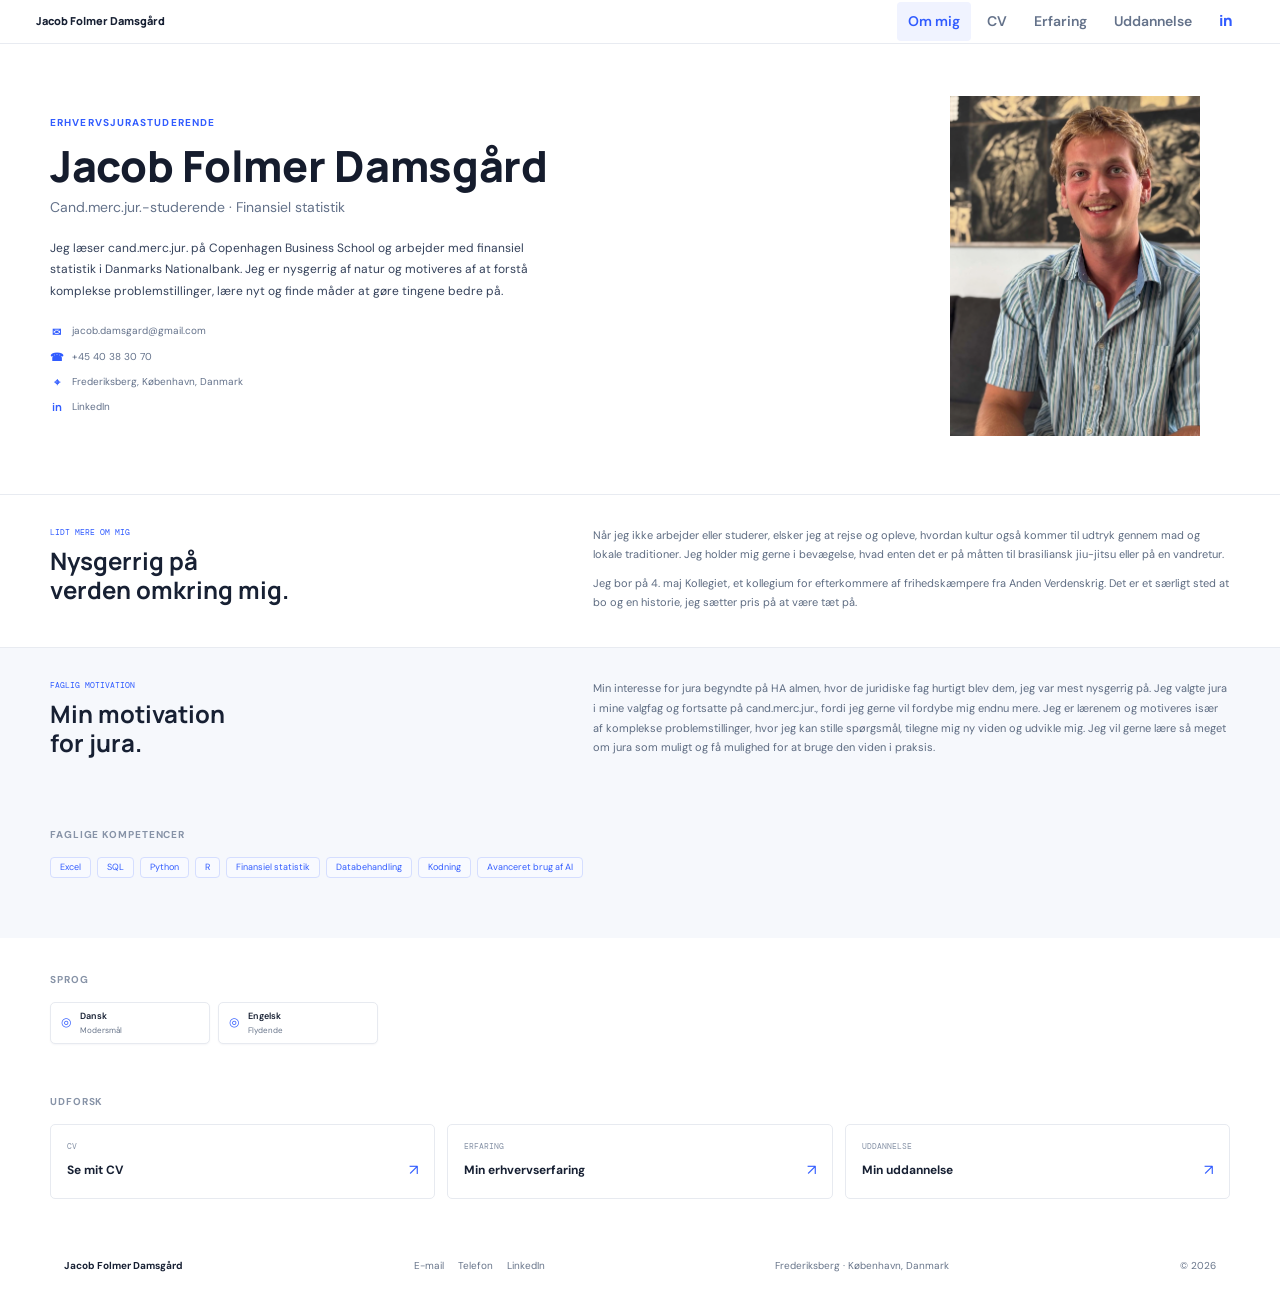
==== index.html @ 1c25af5a "Add files via upload" ====
<!doctype html>
<html lang="da">
  <head>
    <meta charset="utf-8" />
    <meta name="viewport" content="width=device-width, initial-scale=1" />
    <meta
      name="description"
      content="Jacob Folmer Damsgård — cand.merc.jur.-studerende med erfaring fra finansiel statistik og juridisk sagsbehandling."
    />
    <meta name="theme-color" content="#ffffff" />
    <title>Jacob Folmer Damsgård — About</title>
    <link rel="preconnect" href="https://fonts.googleapis.com" />
    <link rel="preconnect" href="https://fonts.gstatic.com" crossorigin />
    <link
      href="https://fonts.googleapis.com/css2?family=DM+Mono:wght@400;500&family=DM+Sans:wght@400;500;600;700&family=Manrope:wght@400;500;600;700;800&display=swap"
      rel="stylesheet"
    />
    <link rel="stylesheet" href="styles.css" />
    <script src="about-content.js" defer></script>
    <script src="script.js" defer></script>
  </head>
  <body data-page="about">
    <a class="skip-link" href="#indhold">Gå til indhold</a>
    <header class="topbar">
      <a class="wordmark" href="./" aria-label="Jacob Folmer Damsgård, til toppen">Jacob Folmer Damsgård</a>
      <button class="menu-toggle" type="button" aria-expanded="false" aria-controls="main-nav">
        <span class="menu-toggle-lines" aria-hidden="true"></span>
        <span class="sr-only">Åbn navigation</span>
      </button>
      <nav class="main-nav" id="main-nav" aria-label="Hovednavigation">
          <a class="is-current" aria-current="page" href="./">Om mig</a>
          <a href="cv/">CV</a>
          <a href="experience/">Erfaring</a>
          <a href="education/">Uddannelse</a>
        <a class="nav-linkedin" href="https://www.linkedin.com/in/jacob-folmer-damsg%C3%A5rd-960692263/" target="_blank" rel="noreferrer" aria-label="LinkedIn, åbner i en ny fane">in</a>
      </nav>
      <span class="nav-spacer" aria-hidden="true"></span>
    </header>

    <main id="indhold">
      <section class="about-hero" id="top" aria-labelledby="hero-title">
        <div class="about-intro">
          <p class="eyebrow" id="about-eyebrow"></p>
          <h1 id="hero-title"></h1>
          <p class="about-role" id="about-role"></p>
          <p class="about-description" id="about-introduction"></p>
          <ul class="about-contact" id="about-contact" aria-label="Kontaktoplysninger"></ul>
        </div>
        <aside class="about-portrait">
          <img src="cv%20billede.png" alt="Portræt af Jacob Folmer Damsgård" />
        </aside>
      </section>

      <section class="about-personal" aria-labelledby="about-personal-title">
        <div class="about-personal-inner">
          <div>
            <p class="about-personal-kicker">LIDT MERE OM MIG</p>
            <h2 id="about-personal-title">Nysgerrig på<br />verden omkring mig.</h2>
          </div>
          <div class="about-personal-copy">
            <p id="about-personal-introduction"></p>
            <p id="about-residence"></p>
          </div>
        </div>
      </section>

      <section class="about-legal-interest" aria-labelledby="about-legal-interest-title">
        <div class="about-legal-interest-inner">
          <div>
            <p class="about-personal-kicker">FAGLIG MOTIVATION</p>
            <h2 id="about-legal-interest-title">Min motivation<br />for jura.</h2>
          </div>
          <p id="about-legal-motivation"></p>
        </div>
      </section>

      <section class="about-skills" aria-labelledby="about-skills-title">
        <div class="about-band-inner">
          <h2 id="about-skills-title">FAGLIGE KOMPETENCER</h2>
          <div class="about-skill-tags" id="about-skills"></div>
        </div>
      </section>

      <section class="about-languages" aria-labelledby="about-languages-title">
        <h2 id="about-languages-title">SPROG</h2>
        <div class="language-cards" id="about-languages"></div>
      </section>

      <section class="about-explore" aria-labelledby="explore-title">
        <h2 id="explore-title">UDFORSK</h2>
        <div class="explore-links">
          <a href="cv/"><span>CV</span><strong>Se mit CV</strong><span aria-hidden="true">↗</span></a>
          <a href="experience/"><span>ERFARING</span><strong>Min erhvervserfaring</strong><span aria-hidden="true">↗</span></a>
          <a href="education/"><span>UDDANNELSE</span><strong>Min uddannelse</strong><span aria-hidden="true">↗</span></a>
        </div>
      </section>

      <section class="section profile-section" id="cv" aria-labelledby="profile-title">
        <div class="section-head">
          <p class="section-kicker">01 / Kort om mig</p>
          <h2 id="profile-title">Et analytisk blik.<br /><span>En juridisk retning.</span></h2>
        </div>
        <div class="profile-content">
          <p class="profile-intro">
            Min interesse for jura voksede frem under HA almen på CBS. På fjerde
            semester blev jeg særligt optaget af de juridiske fag, valgte jura i
            mine efterfølgende valgfag og fortsatte på cand.merc.jur.
          </p>
          <p>
            I Danmarks Nationalbank arbejder jeg med finansiel statistik på
            værdipapirområdet. Det er spændende og lærerigt, og nu vil jeg gerne
            bringe min juridiske uddannelse mere direkte i spil. Jeg trives med at
            sætte mig ind i komplekse emner og finde ud af, hvordan de hænger sammen.
          </p>
          <div class="profile-facts">
            <div><span class="fact-number">01</span><span>Økonomi<br />og finans</span></div>
            <div><span class="fact-number">02</span><span>Data<br />og kodning</span></div>
            <div><span class="fact-number">03</span><span>Jura<br />i udvikling</span></div>
          </div>
        </div>
      </section>

      <section class="section experience-section" id="erfaring" aria-labelledby="experience-title">
        <div class="section-heading-row">
          <div class="section-head">
            <p class="section-kicker">02 / Arbejdsliv</p>
            <h2 id="experience-title">Erfaring</h2>
          </div>
          <div class="filters" role="group" aria-label="Filtrer erfaring">
            <button type="button" class="filter-button is-active" data-filter="all" aria-pressed="true">Alle</button>
            <button type="button" class="filter-button" data-filter="juridisk" aria-pressed="false">Juridisk</button>
            <button type="button" class="filter-button" data-filter="andet" aria-pressed="false">Øvrig</button>
          </div>
        </div>
        <div class="timeline">
          <article class="timeline-item" data-category="andet">
            <div class="timeline-date"><span class="timeline-dot"></span><span>SEP 2024 — NU</span></div>
            <div class="timeline-card">
              <div class="timeline-card-top"><span class="type-label">Finansiel statistik</span><span class="card-index">01</span></div>
              <h3>Danmarks Nationalbank</h3>
              <p class="role">Værdipapirområdet</p>
              <p>Arbejder med finansiel statistik på værdipapirområdet i et fagligt miljø, hvor præcision og analytisk sans er vigtig.</p>
              <details>
                <summary>Vis refleksion</summary>
                <p>Arbejdet har givet mig et stærkt indblik i finansielle forhold og bekræftet min lyst til at kombinere økonomi med jura.</p>
              </details>
              <div class="tag-row"><span>Finans</span><span>Statistik</span><span>Data</span></div>
            </div>
          </article>
          <article class="timeline-item" data-category="juridisk">
            <div class="timeline-date"><span class="timeline-dot"></span><span>FEB 2023 — MAJ 2024</span></div>
            <div class="timeline-card">
              <div class="timeline-card-top"><span class="type-label type-legal">Juridisk arbejde</span><span class="card-index">02</span></div>
              <h3>Fyhjælp</h3>
              <p class="role">Juridisk sagsbehandler</p>
              <p>Assisterede med juridiske procedurer, blandt andet i forbindelse med at sende stævninger til retten.</p>
              <details>
                <summary>Vis refleksion</summary>
                <p>Erfaringen gav mig mulighed for at arbejde tæt på juridiske processer og styrkede min interesse for jura i praksis.</p>
              </details>
              <div class="tag-row"><span>Sagsbehandling</span><span>Juridiske processer</span></div>
            </div>
          </article>
          <article class="timeline-item" data-category="andet">
            <div class="timeline-date"><span class="timeline-dot"></span><span>DEC 2021 — MAR 2022</span></div>
            <div class="timeline-card">
              <div class="timeline-card-top"><span class="type-label">Sundhed</span><span class="card-index">03</span></div>
              <h3>Region Hovedstaden</h3>
              <p class="role">PCR-podning</p>
              <p>Hjalp med at udføre PCR-podning.</p>
              <div class="tag-row"><span>Service</span><span>Sundhed</span></div>
            </div>
          </article>
        </div>
      </section>

      <section class="section education-section" id="uddannelse" aria-labelledby="education-title">
        <div class="section-head">
          <p class="section-kicker">03 / Faglig udvikling</p>
          <h2 id="education-title">Uddannelse</h2>
        </div>
        <div class="education-list">
          <article class="education-item education-current">
            <div class="education-year">2026 — NU</div>
            <div><p class="education-place">Copenhagen Business School</p><h3>Cand.merc.jur.</h3><p>Begyndte 1. september 2026. En kombination af erhvervsøkonomi og jura, der passer til min interesse for begge fagområder.</p></div>
            <span class="education-status">I GANG</span>
          </article>
          <article class="education-item">
            <div class="education-year">FRA AUGUST 2023</div>
            <div><p class="education-place">Copenhagen Business School</p><h3>HA almen</h3><p>Bachelor i erhvervsøkonomi. Interessen for jura opstod på fjerde semester, hvorefter jeg valgte juridiske fag som valgfag.</p></div>
            <span class="education-status status-complete">BACHELOR</span>
          </article>
          <article class="education-item">
            <div class="education-year">2018 — 2021</div>
            <div><p class="education-place">Aurehøj Gymnasium</p><h3>STX</h3><p>Studieretning med Matematik A og Musik A.</p></div>
            <span class="education-status status-complete">AFSLUTTET</span>
          </article>
          <details class="earlier-education">
            <summary>Vis tidligere skolegang og ophold</summary>
            <div class="earlier-grid">
              <p><strong>Gerlev Idrætshøjskole</strong><br />August — december 2022<br />Udendørs træning, klatring, kajakroning, mountainbike og CrossFit.</p>
              <p><strong>To måneders tur til Sydamerika</strong><br />Marts — maj 2022<br />Backpacking i Argentina, Brasilien og Uruguay.</p>
              <p><strong>Tølløse Slots Efterskole</strong><br />August 2017 — august 2018</p>
              <p><strong>Birkerød Privatskole</strong><br />August 2007 — august 2017</p>
            </div>
          </details>
        </div>
      </section>

      <section class="section skills-section" id="kompetencer" aria-labelledby="skills-title">
        <div class="section-head">
          <p class="section-kicker">04 / Værktøjer og interesser</p>
          <h2 id="skills-title">Kompetencer<br /><span>og nysgerrighed</span></h2>
        </div>
        <div class="skills-content">
          <div class="skill-block"><h3>Data og værktøjer</h3><p>Jeg har omkring to års erfaring med kodning og databehandling i Python, R, SQL og Excel. Jeg arbejder løbende med at optimere arbejdsgange og effektivisere opgaver, blandt andet ved at bruge AI som et værktøj. Jeg har også erfaring med Office-pakken og sætter mig hurtigt ind i nye systemer.</p><div class="skill-tags"><span>Python</span><span>R</span><span>SQL</span><span>Excel</span><span>AI til optimering</span></div></div>
          <div class="skill-block"><h3>Sprog</h3><dl class="language-list"><div><dt>Dansk</dt><dd>Modersmål</dd></div><div><dt>Engelsk</dt><dd>Flydende</dd></div></dl></div>
          <div class="skill-block"><h3>Uden for arbejdet</h3><p>Brasiliansk jiu-jitsu, tennis og CrossFit. Jeg holder også af vinterbadning, vandreture og camping, og deler gerne et godt glas vin med venner.</p><div class="skill-tags"><span>Brasiliansk jiu-jitsu</span><span>Tennis</span><span>Friluftsliv</span></div></div>
        </div>
      </section>

      <section class="contact-section" aria-labelledby="contact-title">
        <div class="contact-inner">
          <p class="section-kicker">Skal vi tale sammen?</p>
          <h2 id="contact-title">Jeg er klar til<br />at lære mere.</h2>
          <a class="button button-light" href="mailto:jacob.damsgard@gmail.com">Send mig en mail <span aria-hidden="true">↗</span></a>
          <div class="contact-details">
            <a href="mailto:jacob.damsgard@gmail.com">jacob.damsgard@gmail.com</a>
            <a href="tel:+4540383070">+45 40 38 30 70</a>
            <a href="https://www.linkedin.com/in/jacob-folmer-damsg%C3%A5rd-960692263/" target="_blank" rel="noreferrer">LinkedIn ↗</a>
          </div>
        </div>
      </section>
    </main>

    <footer class="footer"><a class="footer-name" href="./">Jacob Folmer Damsgård</a><div class="footer-contact"><a href="mailto:jacob.damsgard@gmail.com">E-mail</a><a href="tel:+4540383070">Telefon</a><a href="https://www.linkedin.com/in/jacob-folmer-damsg%C3%A5rd-960692263/" target="_blank" rel="noreferrer">LinkedIn</a></div><span>Frederiksberg · København, Danmark</span><span>© <span id="current-year">2026</span></span></footer>
  </body>
</html>
---- styles.css ----
:root {
  color-scheme: light;
  --ink: #172033;
  --muted: #68758a;
  --paper: #ffffff;
  --white: #ffffff;
  --line: #e1e6ef;
  --green: #315cff;
  --green-dark: #294bd0;
  --lime: #edf2ff;
  --coral: #315cff;
  --serif: Georgia, "Times New Roman", serif;
  --sans: "DM Sans", "Segoe UI", sans-serif;
  --display: "Manrope", "Segoe UI", sans-serif;
  --mono: "DM Mono", Consolas, monospace;
}

* { box-sizing: border-box; }
html { scroll-behavior: smooth; scroll-padding-top: 86px; }
body { margin: 0; background: var(--paper); color: var(--ink); font-family: var(--sans); font-size: 15px; line-height: 1.65; }
a { color: inherit; text-decoration: none; }
button { color: inherit; font: inherit; }
::selection { background: var(--lime); color: var(--ink); }
.skip-link { position: fixed; z-index: 20; top: 8px; left: 8px; padding: 10px 14px; transform: translateY(-150%); background: var(--ink); color: white; }
.skip-link:focus { transform: translateY(0); }
.sr-only { position: absolute; width: 1px; height: 1px; overflow: hidden; clip: rect(0, 0, 0, 0); white-space: nowrap; }

.topbar { position: sticky; z-index: 10; top: 0; display: grid; grid-template-columns: 1fr auto 1fr; align-items: center; min-height: 72px; padding: 0 clamp(22px, 5vw, 78px); border-bottom: 1px solid rgba(29, 41, 37, .1); background: rgba(244, 246, 241, .94); backdrop-filter: blur(14px); }
.wordmark { display: inline-flex; align-items: center; gap: 11px; width: max-content; font-family: var(--display); font-size: 13px; font-weight: 800; }
.wordmark-mark { display: grid; width: 32px; height: 32px; place-items: center; background: var(--green); color: var(--lime); font-family: var(--mono); font-size: 11px; }
.main-nav { display: flex; align-items: center; gap: clamp(18px, 3vw, 42px); }
.main-nav a { position: relative; padding: 8px 0; color: var(--muted); font-size: 12px; font-weight: 600; transition: color .2s ease; }
.main-nav a:hover, .main-nav a.is-current { color: var(--ink); }
.main-nav a.is-current::after { position: absolute; right: 0; bottom: 1px; left: 0; height: 2px; background: var(--coral); content: ""; }
.contact-link { justify-self: end; display: inline-flex; align-items: center; gap: 9px; font-size: 12px; font-weight: 700; }
.contact-dot, .availability span { width: 7px; height: 7px; border-radius: 50%; background: #79a655; box-shadow: 0 0 0 4px rgba(121, 166, 85, .14); }
.menu-toggle { display: none; }

.page-grid { display: grid; grid-template-columns: minmax(210px, .75fr) minmax(0, 2fr); column-gap: clamp(40px, 8vw, 128px); }
.hero { position: relative; min-height: 640px; padding: 90px clamp(22px, 12vw, 190px) 96px; overflow: hidden; background-image: radial-gradient(rgba(36, 92, 73, .13) .75px, transparent .75px); background-size: 18px 18px; }
.hero::before { position: absolute; top: 0; right: 0; width: 37%; height: 100%; background: linear-gradient(90deg, transparent, rgba(215, 237, 123, .14)); content: ""; pointer-events: none; }
.hero-aside, .hero-copy { position: relative; z-index: 1; }
.hero-aside { padding-top: 15px; }
.portrait-frame { position: relative; display: flex; flex-direction: column; justify-content: center; width: min(100%, 220px); aspect-ratio: 4 / 5; padding: 22px; overflow: hidden; background: var(--green); color: var(--white); }
.portrait-frame::before { position: absolute; top: -25%; right: -40%; width: 120%; aspect-ratio: 1; border: 1px solid rgba(215, 237, 123, .48); border-radius: 50%; content: ""; }
.portrait-frame::after { position: absolute; right: -19%; bottom: -33%; width: 100%; aspect-ratio: 1; border: 1px solid rgba(255, 254, 250, .4); border-radius: 50%; content: ""; }
.portrait-initials { position: relative; z-index: 1; align-self: center; color: var(--lime); font-family: var(--display); font-size: clamp(50px, 7vw, 78px); font-weight: 600; line-height: 1; letter-spacing: 0; }
.portrait-caption, .portrait-index { position: absolute; z-index: 1; left: 20px; font-size: 11px; line-height: 1.45; }
.portrait-caption { bottom: 40px; }
.portrait-index { bottom: 17px; color: rgba(255, 254, 250, .62); font-family: var(--mono); font-size: 8px; }
.availability { display: flex; align-items: center; gap: 10px; margin-top: 17px; color: var(--muted); font-size: 11px; }
.eyebrow, .section-kicker { display: flex; align-items: center; gap: 10px; margin: 0; color: var(--green); font-family: var(--mono); font-size: 10px; font-weight: 500; letter-spacing: 0; text-transform: uppercase; }
.eyebrow-line { width: 27px; height: 1px; background: var(--coral); }
h1, h2, h3, p { margin-top: 0; }
.hero h1 { margin: 25px 0 17px; font-family: var(--display); font-size: clamp(48px, 7.5vw, 91px); font-weight: 700; line-height: .98; letter-spacing: 0; }
.hero h1 span, .section-head h2 span { color: var(--green); font-family: var(--serif); font-weight: 400; font-style: italic; }
.hero-lede { max-width: 520px; margin-bottom: 27px; color: #4f5c55; font-size: 17px; line-height: 1.72; }
.hero-actions { display: flex; align-items: center; gap: 25px; }
.button { display: inline-flex; align-items: center; justify-content: center; gap: 21px; min-height: 46px; padding: 0 18px; font-size: 12px; font-weight: 700; transition: transform .18s ease, background .18s ease; }
.button:hover { transform: translateY(-2px); }
.button-primary { background: var(--green); color: var(--white); }
.button-primary:hover { background: var(--green-dark); }
.button span { font-size: 16px; }
.text-link { border-bottom: 1px solid var(--coral); font-size: 12px; font-weight: 700; }
.text-link span { padding-left: 6px; color: var(--coral); }
.hero-meta { display: flex; flex-wrap: wrap; gap: 14px 28px; margin-top: 48px; color: var(--muted); font-size: 11px; }
.meta-label { margin-right: 7px; color: var(--green); font-family: var(--mono); font-size: 9px; }
.hero-bottomline { position: absolute; right: clamp(22px, 12vw, 190px); bottom: 25px; left: clamp(22px, 12vw, 190px); display: flex; justify-content: space-between; align-items: center; border-top: 1px solid rgba(29, 41, 37, .18); padding-top: 12px; color: var(--muted); font-family: var(--mono); font-size: 9px; text-transform: uppercase; }
.hero-bottomline a { display: grid; width: 28px; height: 28px; place-items: center; border: 1px solid var(--line); border-radius: 50%; color: var(--green); font-size: 16px; }

.section { padding: 100px clamp(22px, 12vw, 190px); }
.section-head h2 { margin: 15px 0 0; font-family: var(--display); font-size: clamp(38px, 5vw, 58px); font-weight: 700; line-height: 1.08; letter-spacing: 0; }
.section-heading-row { display: flex; justify-content: space-between; align-items: end; gap: 24px; margin-bottom: 45px; }
.profile-section { display: grid; grid-template-columns: minmax(220px, .9fr) minmax(0, 1fr); gap: clamp(42px, 10vw, 150px); background: var(--white); }
.profile-content { max-width: 650px; }
.profile-content p { margin-bottom: 18px; color: #526058; font-size: 14px; }
.profile-content .profile-intro { color: var(--ink); font-family: var(--serif); font-size: 23px; line-height: 1.55; }
.profile-facts { display: grid; grid-template-columns: repeat(3, 1fr); gap: 16px; margin-top: 34px; padding-top: 20px; border-top: 1px solid var(--line); }
.profile-facts div { display: flex; gap: 10px; align-items: start; color: var(--muted); font-size: 11px; line-height: 1.45; }
.fact-number { color: var(--coral); font-family: var(--mono); font-size: 10px; }
.experience-section { background: var(--paper); }
.filters { display: flex; gap: 4px; padding: 4px; border: 1px solid var(--line); }
.filter-button { min-width: 66px; min-height: 32px; padding: 0 11px; border: 0; background: transparent; color: var(--muted); cursor: pointer; font-size: 11px; }
.filter-button.is-active { background: var(--green); color: white; }
.timeline { position: relative; display: grid; gap: 18px; }
.timeline::before { position: absolute; top: 0; bottom: 0; left: 116px; width: 1px; background: var(--line); content: ""; }
.timeline-item { position: relative; display: grid; grid-template-columns: 116px minmax(0, 1fr); gap: 38px; animation: appear .5s both; }
.timeline-item:nth-child(2) { animation-delay: .06s; }
.timeline-item:nth-child(3) { animation-delay: .12s; }
.timeline-item:nth-child(4) { animation-delay: .18s; }
.timeline-item.is-hidden { display: none; }
.timeline-date { position: relative; padding-top: 28px; color: var(--muted); font-family: var(--mono); font-size: 9px; line-height: 1.5; }
.timeline-dot { position: absolute; z-index: 1; top: 31px; right: -43px; width: 9px; height: 9px; border: 2px solid var(--paper); border-radius: 50%; background: var(--coral); box-shadow: 0 0 0 1px var(--coral); }
.timeline-card { padding: 23px 26px 20px; border: 1px solid var(--line); background: var(--white); transition: border-color .2s ease, transform .2s ease; }
.timeline-card:hover { transform: translateY(-2px); border-color: #9bab9f; }
.timeline-card-top { display: flex; justify-content: space-between; align-items: center; margin-bottom: 12px; }
.type-label { color: var(--green); font-family: var(--mono); font-size: 9px; text-transform: uppercase; }
.type-legal { color: var(--coral); }
.card-index { color: #a7b0aa; font-family: var(--mono); font-size: 10px; }
.timeline-card h3 { margin: 0; font-family: var(--display); font-size: 22px; line-height: 1.3; }
.timeline-card .role { margin: 3px 0 10px; color: var(--green); font-size: 12px; font-weight: 700; }
.timeline-card > p:not(.role) { max-width: 650px; margin-bottom: 11px; color: var(--muted); font-size: 13px; }
details summary { width: max-content; max-width: 100%; color: var(--green); cursor: pointer; font-size: 11px; font-weight: 700; list-style: none; }
details summary::-webkit-details-marker { display: none; }
details summary::after { display: inline-block; margin-left: 9px; color: var(--coral); content: "+"; font-size: 15px; }
details[open] summary::after { content: "−"; }
.timeline-card details p { margin: 8px 0 0; color: var(--muted); font-size: 12px; }
.tag-row, .skill-tags { display: flex; flex-wrap: wrap; gap: 7px; margin-top: 18px; }
.tag-row span, .skill-tags span { padding: 5px 9px; border: 1px solid var(--line); color: var(--muted); font-family: var(--mono); font-size: 9px; }

.education-section { background: var(--white); }
.education-list { margin-top: 45px; border-top: 1px solid var(--line); }
.education-item { display: grid; grid-template-columns: 130px minmax(0, 1fr) 100px; gap: 20px; align-items: start; padding: 24px 0; border-bottom: 1px solid var(--line); }
.education-year { padding-top: 5px; color: var(--muted); font-family: var(--mono); font-size: 10px; }
.education-place { margin: 0 0 3px; color: var(--green); font-size: 11px; font-weight: 700; }
.education-item h3 { margin: 0 0 6px; font-family: var(--display); font-size: 20px; }
.education-item p:last-child { max-width: 650px; margin-bottom: 0; color: var(--muted); font-size: 12px; }
.education-status { justify-self: end; margin-top: 4px; padding: 4px 8px; background: var(--lime); color: var(--green-dark); font-family: var(--mono); font-size: 8px; }
.status-complete { background: #e9eee8; color: var(--muted); }
.earlier-education { padding: 18px 0; border-bottom: 1px solid var(--line); }
.earlier-education summary { font-size: 12px; }
.earlier-grid { display: grid; grid-template-columns: repeat(2, 1fr); gap: 12px 30px; padding-top: 18px; }
.earlier-grid p { margin: 0; color: var(--muted); font-size: 11px; }
.earlier-grid strong { color: var(--ink); }

.skills-section { display: grid; grid-template-columns: minmax(220px, .9fr) minmax(0, 1fr); gap: clamp(42px, 10vw, 150px); }
.skills-content { display: grid; grid-template-columns: repeat(2, minmax(0, 1fr)); gap: 30px 34px; }
.skill-block { padding-top: 15px; border-top: 2px solid var(--green); }
.skill-block h3 { margin-bottom: 9px; font-family: var(--display); font-size: 16px; }
.skill-block p { margin-bottom: 0; color: var(--muted); font-size: 12px; }
.skill-tags { margin-top: 13px; }
.language-list { margin: 0; }
.language-list div { display: grid; grid-template-columns: 86px 1fr; padding: 5px 0; border-bottom: 1px solid var(--line); font-size: 11px; }
.language-list dt { font-weight: 700; }
.language-list dd { margin: 0; color: var(--muted); }
.quote-block { position: relative; grid-column: 1 / -1; display: flex; flex-direction: column; justify-content: center; min-height: 140px; padding: 23px 28px 20px 70px; background: var(--lime); }
.quote-mark { position: absolute; top: 13px; left: 23px; color: var(--green); font-family: var(--serif); font-size: 62px; line-height: 1; }
.quote-block p { max-width: 470px; margin: 0; color: var(--green-dark); font-family: var(--serif); font-size: 23px; font-style: italic; line-height: 1.35; }
.quote-note { margin-top: 12px; color: var(--green); font-family: var(--mono); font-size: 8px; }

.contact-section { padding: 78px clamp(22px, 12vw, 190px); background: var(--green); color: var(--white); }
.contact-inner { display: grid; grid-template-columns: minmax(0, 1fr) auto; align-items: end; gap: 20px 45px; }
.contact-section .section-kicker { grid-column: 1 / -1; color: var(--lime); }
.contact-section h2 { grid-column: 1; margin: 0; font-family: var(--display); font-size: clamp(42px, 6vw, 68px); font-weight: 600; line-height: 1; }
.button-light { grid-column: 2; grid-row: 2; margin-bottom: 6px; background: var(--lime); color: var(--green-dark); }
.button-light:hover { background: #e3f59a; }
.contact-details { grid-column: 1 / -1; display: flex; flex-wrap: wrap; gap: 12px 32px; margin-top: 28px; padding-top: 18px; border-top: 1px solid rgba(255, 255, 255, .25); color: rgba(255, 254, 250, .78); font-size: 11px; }
.contact-details a:hover { color: var(--lime); }
.footer { display: flex; justify-content: space-between; gap: 16px; padding: 17px clamp(22px, 5vw, 78px); color: var(--muted); font-size: 10px; }
.footer-name { color: var(--ink); font-weight: 700; }
.footer-contact { display: flex; gap: 14px; }
.footer-contact a:hover { color: #315cff; }

.topbar { grid-template-columns: 1fr auto auto; width: min(100%, 1280px); min-height: 44px; margin: 0 auto; padding: 0 36px; border-bottom: 1px solid #e8ebf1; background: rgba(255, 255, 255, .96); }
.wordmark { gap: 0; font-size: 11px; }
.main-nav { justify-self: end; gap: 5px; }
.main-nav a { padding: 8px 11px; border-radius: 4px; color: #64728a; font-size: 14px; font-weight: 600; transition: background .18s ease, color .18s ease; }
.main-nav a:hover, .main-nav a:focus-visible, .main-nav a.is-current { color: #315cff; }
.main-nav a:hover, .main-nav a:focus-visible { background: #f5f7ff; }
.main-nav a:focus-visible { outline: 2px solid #315cff; outline-offset: 2px; }
.main-nav a.is-current { background: #f0f3ff; }
.main-nav a.is-current::after { display: none; }
.main-nav .nav-linkedin { color: #315cff; font-family: var(--display); font-size: 15px; font-weight: 800; }
.nav-spacer { width: 0; }

.about-hero { display: grid; grid-template-columns: minmax(0, 1fr) 280px; gap: 70px; align-items: center; width: min(100% - 72px, 1180px); min-height: 450px; margin: 0 auto; padding: 48px 0 55px; }
.about-intro { max-width: 640px; }
.about-intro .eyebrow { margin-bottom: 12px; color: #315cff; font-family: var(--sans); font-size: 10px; font-weight: 700; letter-spacing: 1.1px; }
.about-intro h1 { max-width: 520px; margin: 0 0 6px; color: #151c2d; font-family: var(--display); font-size: clamp(32px, 4vw, 43px); font-weight: 800; line-height: 1.08; letter-spacing: -.3px; }
.about-role { margin: 0 0 19px; color: #64728a; font-size: 14px; }
.about-description { max-width: 520px; margin: 0 0 20px; color: #34415a; font-size: 12px; line-height: 1.8; }
.about-contact { display: grid; gap: 7px; margin: 0; padding: 0; list-style: none; }
.about-contact li { display: flex; align-items: center; gap: 9px; color: #63718a; font-size: 10px; }
.about-contact a:hover { color: #315cff; text-decoration: underline; text-underline-offset: 3px; }
.contact-symbol { display: inline-grid; width: 13px; place-items: center; color: #315cff; font-family: var(--display); font-size: 11px; font-weight: 700; }
.about-portrait { width: 250px; height: 340px; overflow: hidden; background: #eef1f7; }
.about-portrait img { display: block; width: 100%; height: 100%; object-fit: cover; object-position: center 27%; }
.about-portrait > span { font-family: var(--display); font-size: 64px; font-weight: 700; line-height: 1; }
.about-portrait p { margin: 12px 0 0; color: #68758a; font-size: 10px; line-height: 1.5; text-align: center; }
.about-personal { border-top: 1px solid #e8ebf1; background: #fff; }
.about-personal-inner { display: grid; grid-template-columns: minmax(220px, .75fr) minmax(0, 1fr); gap: 65px; width: min(100% - 72px, 1180px); margin: 0 auto; padding: 31px 0 35px; }
.about-personal-kicker { margin: 0 0 8px; color: #315cff; font-family: var(--mono); font-size: 8px; }
.about-personal h2 { margin: 0; color: #172033; font-family: var(--display); font-size: 24px; line-height: 1.2; }
.about-personal-copy p { margin: 0 0 9px; color: #5e6c82; font-size: 11px; line-height: 1.75; }
.about-personal-copy p:last-child { margin-bottom: 0; }
.about-legal-interest { border-top: 1px solid #e8ebf1; background: #f6f8fc; }
.about-legal-interest-inner { display: grid; grid-template-columns: minmax(220px, .75fr) minmax(0, 1fr); gap: 65px; align-items: center; width: min(100% - 72px, 1180px); margin: 0 auto; padding: 31px 0 35px; }
.about-legal-interest h2 { margin: 0; color: #172033; font-family: var(--display); font-size: 24px; line-height: 1.2; }
.about-legal-interest-inner > p { margin: 0; color: #5e6c82; font-size: 11px; line-height: 1.8; }
.about-skills { background: #f6f8fc; }
.about-band-inner, .about-languages { width: min(100% - 72px, 1180px); margin: 0 auto; }
.about-band-inner { min-height: 145px; padding: 34px 0 30px; }
.about-skills h2, .about-languages h2 { margin: 0 0 13px; color: #8793a7; font-family: var(--sans); font-size: 10px; font-weight: 700; letter-spacing: .9px; }
.about-skill-tags { display: flex; flex-wrap: wrap; gap: 6px; }
.about-skill-tags span { padding: 4px 9px; border: 1px solid #d5deff; border-radius: 4px; background: #f8faff; color: #315cff; font-size: 9px; line-height: 1.25; }
.about-languages { min-height: 132px; padding: 34px 0 32px; }
.language-cards { display: grid; grid-template-columns: repeat(3, minmax(120px, 160px)); gap: 8px; }
.language-card { display: flex; align-items: center; gap: 9px; min-height: 38px; padding: 6px 10px; border: 1px solid #e7eaf0; border-radius: 5px; background: #fff; box-shadow: 0 1px 2px rgba(24, 38, 67, .04); }
.language-card-symbol { color: #315cff; font-size: 12px; }
.language-card strong { display: block; font-size: 9px; font-weight: 600; }
.language-card small { display: block; color: #68758a; font-size: 8px; }

body[data-page="about"] .profile-section,
body[data-page="about"] .experience-section,
body[data-page="about"] .education-section,
body[data-page="about"] .skills-section,
body[data-page="about"] .contact-section { display: none; }
.about-explore { width: min(100% - 72px, 1180px); margin: 0 auto; padding: 18px 0 42px; }
.about-explore h2, .page-eyebrow { margin: 0 0 14px; color: #8793a7; font-family: var(--sans); font-size: 10px; font-weight: 700; letter-spacing: .9px; }
.explore-links { display: grid; grid-template-columns: repeat(3, minmax(0, 1fr)); gap: 12px; }
.explore-links a { display: grid; grid-template-columns: 1fr auto; gap: 5px 12px; align-items: center; padding: 15px 16px; border: 1px solid #e7eaf0; border-radius: 5px; background: #fff; transition: border-color .2s ease, transform .2s ease; }
.explore-links a:hover { transform: translateY(-2px); border-color: #b8c7ff; }
.explore-links a > span:first-child { grid-column: 1 / -1; color: #8793a7; font-family: var(--mono); font-size: 8px; }
.explore-links strong { font-size: 12px; }
.explore-links a > span:last-child { color: #315cff; }

.detail-page, .cv-page { width: min(100% - 72px, 1180px); margin: 0 auto; }
.detail-page-heading { padding: 44px 0 35px; }
.detail-page-heading .page-eyebrow, .cv-title-row .page-eyebrow { margin-bottom: 8px; color: #315cff; font-family: var(--mono); font-size: 9px; }
.detail-page-heading h1, .page-title-row h1 { margin: 0 0 9px; color: #172033; font-family: var(--display); font-size: clamp(34px, 5vw, 48px); font-weight: 800; line-height: 1.1; }
.detail-page-heading > p:last-child { max-width: 680px; margin: 0; color: #68758a; font-size: 13px; }
.detail-section { padding: 20px 0 40px; }
.detail-section-title { display: flex; align-items: center; gap: 10px; margin: 0 0 20px; color: #75839b; font-size: 12px; font-weight: 700; }
.detail-section-title > span { color: #315cff; }
.detail-card-list { display: grid; gap: 14px; }
.detail-card { padding: 21px 24px; border: 1px solid #e4e8ef; border-radius: 5px; background: #fff; box-shadow: 0 1px 3px rgba(24, 38, 67, .035); }
.detail-card-meta, .education-detail-meta { display: flex; justify-content: space-between; gap: 14px; margin-bottom: 9px; color: #8290a4; font-family: var(--mono); font-size: 8px; }
.detail-card h3, .education-detail-card h3, .other-education-grid h3 { margin: 0 0 3px; color: #172033; font-family: var(--display); font-size: 18px; line-height: 1.35; }
.detail-role { margin: 0 0 9px; color: #315cff; font-size: 11px; font-weight: 700; }
.detail-card > p:not(.detail-role), .detail-card li, .education-detail-card > p:not(.detail-role), .other-education-grid p { color: #5e6c82; font-size: 11px; line-height: 1.75; }
.detail-card > p:last-of-type { margin-bottom: 9px; }
.detail-card ul { margin: 8px 0 12px; padding-left: 18px; }
.detail-tags { display: flex; flex-wrap: wrap; gap: 6px; margin-top: 13px; }
.detail-tags span { padding: 4px 8px; border: 1px solid #d5deff; border-radius: 4px; background: #f8faff; color: #315cff; font-family: var(--mono); font-size: 8px; }
.next-page-links { display: flex; flex-wrap: wrap; gap: 10px; padding: 10px 0 45px; }
.next-page-links a { display: inline-flex; gap: 20px; align-items: center; padding: 10px 13px; border: 1px solid #e4e8ef; border-radius: 4px; color: #315cff; font-size: 11px; font-weight: 600; }
.next-page-links a:hover { background: #f6f8fc; }

.education-timeline { display: grid; gap: 12px; }
.education-detail-card { padding: 20px 23px; border: 1px solid #e4e8ef; border-radius: 5px; background: #fff; }
.education-detail-meta { align-items: center; }
.education-pill { padding: 3px 7px; border-radius: 3px; background: #eef2ff; color: #315cff; font-size: 7px; }
.education-detail-card .detail-role { margin-bottom: 4px; }
.education-detail-card > p:not(.detail-role) { max-width: 780px; margin: 8px 0 0; }
.thesis-summary { margin-top: 17px; padding: 14px 15px; border-left: 3px solid #315cff; background: #f6f8fc; }
.thesis-heading { display: flex; justify-content: space-between; align-items: center; gap: 12px; margin-bottom: 5px; }
.thesis-heading h4 { margin: 0; color: #75839b; font-size: 10px; font-weight: 700; }
.thesis-heading > span { color: #315cff; font-family: var(--mono); font-size: 9px; font-weight: 500; }
.thesis-summary h5 { margin: 0 0 5px; color: #172033; font-family: var(--display); font-size: 12px; }
.thesis-summary p { margin: 0; color: #5e6c82; font-size: 10px; line-height: 1.65; }
.thesis-download { display: inline-flex; align-items: center; gap: 7px; margin-top: 9px; color: #315cff; font-size: 10px; font-weight: 700; }
.thesis-download:hover { text-decoration: underline; text-underline-offset: 3px; }
.thesis-download span { font-size: 14px; }
.extra-education { padding-top: 0; }
.course-section { padding-top: 0; }
.course-group + .course-group { margin-top: 30px; }
.course-group-heading { display: flex; justify-content: space-between; align-items: baseline; gap: 12px; margin-bottom: 12px; }
.course-group-heading h3 { margin: 0; color: #172033; font-family: var(--display); font-size: 15px; }
.course-group-heading > span { color: #8793a7; font-family: var(--mono); font-size: 8px; }
.course-grid { display: grid; grid-template-columns: repeat(2, minmax(0, 1fr)); gap: 10px; }
.course-card { padding: 15px 17px; border: 1px solid #e4e8ef; border-radius: 5px; background: #fff; transition: border-color .2s ease, transform .2s ease; }
.course-card:hover { transform: translateY(-2px); border-color: #b8c7ff; }
.course-card h4 { margin: 0 0 6px; color: #315cff; font-family: var(--display); font-size: 12px; line-height: 1.45; }
.course-card h4 a:hover { text-decoration: underline; text-underline-offset: 3px; }
.course-card h4 a span { margin-left: 4px; font-size: 10px; }
.course-card p { margin: 0; color: #5e6c82; font-size: 10px; line-height: 1.65; }
.other-education-grid { display: grid; grid-template-columns: repeat(2, minmax(0, 1fr)); gap: 10px; }
.other-education-grid article { padding: 16px 18px; border: 1px solid #e4e8ef; border-radius: 5px; background: #fff; }
.other-education-grid .detail-card-meta { display: block; margin-bottom: 8px; }
.other-education-grid h3 { font-size: 14px; }
.other-education-grid p { margin: 6px 0 0; }

.cv-page { padding: 32px 0 48px; }
.page-title-row { display: flex; justify-content: space-between; align-items: end; gap: 20px; margin-bottom: 22px; }
.page-title-row h1 { margin-bottom: 0; font-size: 34px; }
.download-button { display: inline-flex; align-items: center; gap: 9px; min-height: 36px; padding: 0 13px; border: 0; border-radius: 4px; background: #315cff; color: #fff; cursor: pointer; font-size: 10px; font-weight: 700; }
.download-button:hover { background: #294bd0; }
.download-button span { font-size: 15px; }
.cv-layout { display: grid; grid-template-columns: 240px minmax(0, 1fr); gap: 33px; align-items: start; }
.cv-sidebar { padding: 17px; background: #f6f8fc; }
.cv-photo { display: block; width: 100%; aspect-ratio: 4 / 4.5; margin-bottom: 20px; object-fit: cover; object-position: center 24%; }
.cv-side-section { padding: 13px 0; border-top: 1px solid #dfe5ef; }
.cv-side-section h2, .cv-section h2 { margin: 0 0 9px; color: #75839b; font-size: 11px; font-weight: 700; }
.cv-contact-list, .cv-skill-list { display: grid; gap: 6px; margin: 0; padding: 0; color: #53617a; font-size: 10px; list-style: none; }
.cv-contact-list a:hover { color: #315cff; text-decoration: underline; }
.cv-main-column { display: grid; gap: 19px; }
.cv-section { padding-bottom: 15px; border-bottom: 1px solid #e4e8ef; }
.cv-section > p { max-width: 700px; margin: 0; color: #53617a; font-size: 11px; line-height: 1.7; }
.cv-section-title { display: flex; justify-content: space-between; align-items: baseline; gap: 12px; }
.cv-section-title a { color: #315cff; font-size: 9px; }
.cv-entry { display: grid; grid-template-columns: 115px minmax(0, 1fr); gap: 13px; padding: 10px 0; border-top: 1px solid #edf0f5; }
.cv-entry-meta { padding-top: 3px; color: #8290a4; font-family: var(--mono); font-size: 8px; }
.cv-entry h3 { margin: 0; color: #172033; font-family: var(--display); font-size: 12px; }
.cv-entry .cv-role { margin: 2px 0 3px; color: #315cff; font-size: 9px; font-weight: 600; }
.cv-entry p:last-child { margin: 0; color: #64728a; font-size: 9px; line-height: 1.6; }

@media (max-width: 800px) {
  .about-explore, .detail-page, .cv-page { width: calc(100% - 48px); }
  .cv-layout { grid-template-columns: 190px minmax(0, 1fr); gap: 22px; }
  .cv-sidebar { padding: 13px; }
}
@media (max-width: 540px) {
  .about-explore, .detail-page, .cv-page { width: calc(100% - 40px); }
  .about-explore { padding-bottom: 25px; }
  .explore-links { grid-template-columns: 1fr; gap: 7px; }
  .explore-links a { grid-template-columns: 1fr auto auto; }
  .explore-links a > span:first-child { grid-column: auto; }
  .detail-page-heading { padding: 32px 0 24px; }
  .detail-card { padding: 17px 15px; }
  .other-education-grid { grid-template-columns: 1fr; }
  .course-grid { grid-template-columns: 1fr; }
  .course-group-heading { align-items: start; flex-direction: column; gap: 4px; }
  .footer { align-items: center; }
  .footer-contact { order: 4; width: 100%; }
  .cv-page { padding-top: 25px; }
  .page-title-row { align-items: start; flex-direction: column; }
  .cv-layout { grid-template-columns: 1fr; gap: 22px; }
  .cv-sidebar { display: grid; grid-template-columns: 92px 1fr; gap: 0 15px; }
  .cv-photo { grid-row: span 3; width: 92px; aspect-ratio: 1; margin: 0; }
  .cv-side-section { padding: 7px 0; }
  .cv-side-section h2 { margin-bottom: 4px; }
  .cv-contact-list, .cv-skill-list { gap: 3px; font-size: 9px; }
  .cv-entry { grid-template-columns: 1fr; gap: 2px; }
}

@media print {
  body { background: #fff; color: #111; font-size: 10pt; }
  .topbar, .footer, .download-button, .skip-link, .cv-section-title a { display: none !important; }
  .cv-page { width: 100%; max-width: none; padding: 0; }
  .page-title-row { margin-bottom: 12px; }
  .page-title-row h1 { font-size: 22pt; }
  .cv-layout { grid-template-columns: 185px 1fr; gap: 20px; }
  .cv-sidebar { padding: 12px; background: #f4f6fa !important; print-color-adjust: exact; }
  .cv-photo { max-height: 195px; }
  .cv-main-column { gap: 10px; }
  .cv-section { padding-bottom: 8px; break-inside: avoid; }
  .cv-entry { padding: 6px 0; break-inside: avoid; }
  .cv-section h2 { font-size: 10pt; }
  .cv-section > p, .cv-entry p:last-child { font-size: 8pt; }
  a { color: inherit; text-decoration: none; }
  @page { size: A4; margin: 14mm; }
}

@keyframes appear { from { opacity: 0; transform: translateY(10px); } to { opacity: 1; transform: translateY(0); } }
.reveal { opacity: 0; transform: translateY(14px); transition: opacity .55s ease, transform .55s ease; }
.reveal.is-visible { opacity: 1; transform: translateY(0); }

@media (max-width: 800px) {
  .topbar { grid-template-columns: 1fr auto auto; gap: 14px; min-height: 52px; padding: 0 20px; }
  .wordmark { font-size: 12px; }
  .menu-toggle { display: grid; width: 38px; height: 38px; place-items: center; border: 1px solid var(--line); background: transparent; cursor: pointer; }
  .menu-toggle-lines, .menu-toggle-lines::before, .menu-toggle-lines::after { display: block; width: 15px; height: 1px; background: var(--ink); content: ""; }
  .menu-toggle-lines { position: relative; }
  .menu-toggle-lines::before { position: absolute; top: -5px; }
  .menu-toggle-lines::after { position: absolute; top: 5px; }
  .main-nav { position: absolute; top: 51px; right: 0; left: 0; display: none; align-items: stretch; gap: 0; padding: 10px 20px 17px; border-bottom: 1px solid var(--line); background: var(--paper); }
  .main-nav.is-open { display: flex; flex-direction: column; }
  .main-nav a { padding: 11px 0; border-bottom: 1px solid rgba(29, 41, 37, .08); }
  .main-nav a.is-current::after { right: auto; width: 25px; }
  .contact-link { font-size: 0; }
  .contact-dot { width: 9px; height: 9px; }
  .hero { grid-template-columns: 145px minmax(0, 1fr); gap: 28px; min-height: 580px; padding: 70px 28px 82px; }
  .portrait-frame { width: 145px; }
  .portrait-caption { left: 15px; font-size: 10px; }
  .portrait-index { left: 15px; font-size: 7px; }
  .availability { font-size: 9px; }
  .hero h1 { font-size: clamp(46px, 9vw, 72px); }
  .hero-lede { font-size: 15px; }
  .hero-bottomline { right: 28px; left: 28px; }
  .section { padding: 76px 28px; }
  .profile-section, .skills-section { grid-template-columns: 1fr; gap: 28px; }
  .section-heading-row { align-items: start; flex-direction: column; }
  .contact-section { padding: 66px 28px; }
  .about-hero { grid-template-columns: minmax(0, 1fr) 200px; gap: 30px; width: calc(100% - 48px); min-height: 390px; padding: 42px 0; }
  .about-portrait { width: 195px; height: 280px; }
  .about-band-inner, .about-languages, .about-personal-inner, .about-legal-interest-inner { width: calc(100% - 48px); }
  .about-personal-inner { grid-template-columns: 1fr; gap: 14px; padding: 27px 0; }
  .about-legal-interest-inner { grid-template-columns: 1fr; gap: 14px; padding: 27px 0; }
}

@media (max-width: 540px) {
  body { font-size: 14px; }
  .topbar { padding: 0 16px; }
  .wordmark { gap: 8px; font-size: 11px; }
  .wordmark-mark { width: 29px; height: 29px; }
  .hero { grid-template-columns: 1fr; gap: 28px; min-height: auto; padding: 45px 20px 80px; }
  .hero-aside { display: flex; align-items: end; gap: 14px; padding: 0; }
  .portrait-frame { width: 96px; aspect-ratio: 1; padding: 10px; }
  .portrait-frame::before { top: -20%; right: -50%; }
  .portrait-frame::after { right: -32%; bottom: -55%; }
  .portrait-initials { font-size: 36px; }
  .portrait-caption, .portrait-index { display: none; }
  .availability { margin: 0 0 5px; }
  .hero-copy { padding-top: 2px; }
  .hero h1 { margin-top: 18px; font-size: clamp(47px, 14vw, 66px); }
  .hero-lede { max-width: 420px; font-size: 14px; }
  .hero-actions { flex-wrap: wrap; gap: 17px; }
  .hero-meta { gap: 8px 18px; margin-top: 30px; }
  .hero-bottomline { right: 20px; left: 20px; font-size: 8px; }
  .hero-bottomline span:nth-child(2) { max-width: 145px; text-align: right; }
  .about-hero { grid-template-columns: 1fr; gap: 20px; width: calc(100% - 40px); min-height: auto; padding: 35px 0 28px; }
  .about-intro { grid-row: 2; }
  .about-intro h1 { font-size: 35px; }
  .about-description { font-size: 12px; }
  .about-portrait { grid-row: 1; width: 128px; height: 128px; }
  .about-portrait img { object-position: center 24%; }
  .about-band-inner, .about-languages, .about-personal-inner, .about-legal-interest-inner { width: calc(100% - 40px); }
  .about-personal-inner { gap: 12px; padding: 23px 0; }
  .about-legal-interest-inner { gap: 12px; padding: 23px 0; }
  .about-personal h2 { font-size: 22px; }
  .about-band-inner { min-height: 0; padding: 24px 0; }
  .about-languages { min-height: 0; padding: 24px 0; }
  .language-cards { grid-template-columns: repeat(3, minmax(0, 1fr)); gap: 6px; }
  .language-card { align-items: flex-start; flex-direction: column; gap: 2px; min-height: 54px; padding: 8px; }
  .language-card-symbol { display: none; }
  .language-card strong { font-size: 9px; }
  .section { padding: 64px 20px; }
  .section-head h2 { font-size: 39px; }
  .profile-content .profile-intro { font-size: 21px; }
  .profile-facts { gap: 8px; }
  .profile-facts div { flex-direction: column; gap: 4px; font-size: 10px; }
  .filters { width: 100%; }
  .filter-button { flex: 1; }
  .timeline { gap: 13px; }
  .timeline::before { left: 8px; }
  .timeline-item { grid-template-columns: 1fr; gap: 0; padding-left: 27px; }
  .timeline-date { padding: 0 0 8px; font-size: 8px; }
  .timeline-dot { top: 4px; right: auto; left: -23px; }
  .timeline-card { padding: 18px 16px; }
  .timeline-card h3 { font-size: 19px; }
  .education-item { grid-template-columns: 1fr auto; gap: 7px 12px; padding: 19px 0; }
  .education-year { grid-column: 1 / -1; }
  .education-item > div:nth-child(2) { grid-column: 1; }
  .education-status { grid-column: 2; grid-row: 2; font-size: 7px; }
  .earlier-grid, .skills-content { grid-template-columns: 1fr; gap: 21px; }
  .quote-block { grid-column: auto; min-height: 125px; padding-left: 58px; }
  .quote-mark { left: 16px; }
  .quote-block p { font-size: 20px; }
  .contact-section { padding: 56px 20px; }
  .contact-inner { grid-template-columns: 1fr; gap: 20px; }
  .contact-section .section-kicker, .contact-section h2, .button-light, .contact-details { grid-column: 1; }
  .contact-section h2 { grid-row: 2; font-size: 52px; }
  .button-light { grid-row: 3; justify-self: start; }
  .contact-details { gap: 10px 18px; margin-top: 6px; font-size: 10px; }
  .footer { flex-wrap: wrap; padding: 15px 20px; font-size: 9px; }
}

@media (prefers-reduced-motion: reduce) {
  *, *::before, *::after { scroll-behavior: auto !important; animation-duration: .01ms !important; animation-iteration-count: 1 !important; transition-duration: .01ms !important; }
  .reveal { opacity: 1; transform: none; }
}
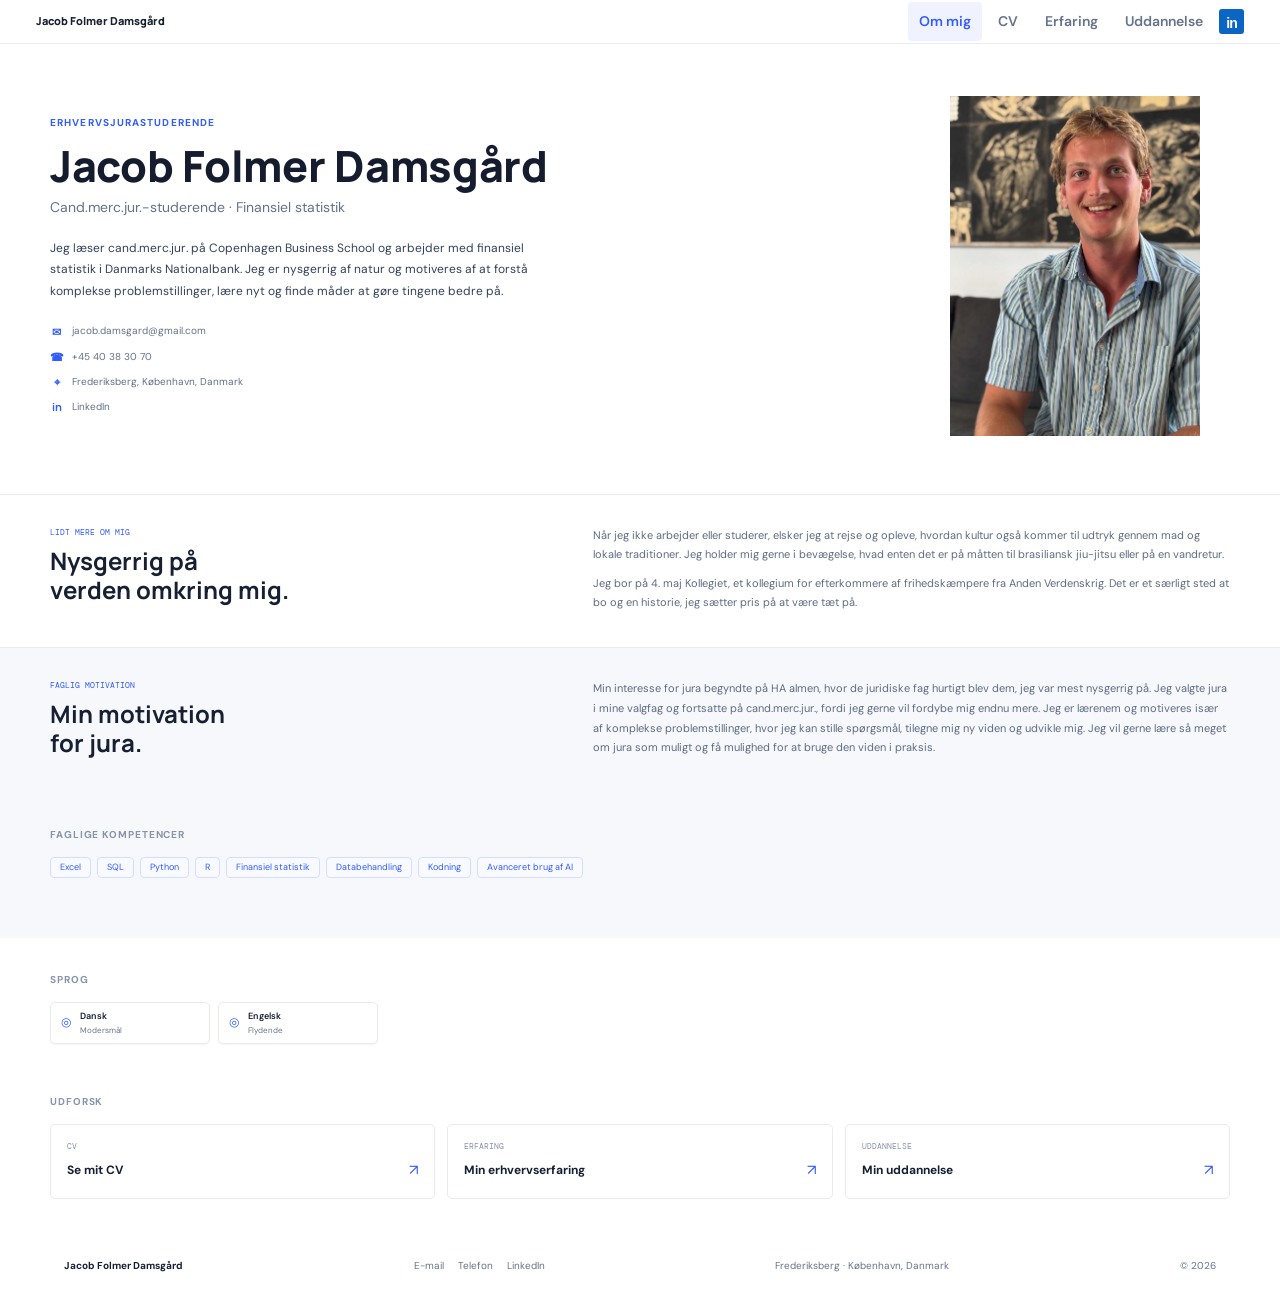
==== commit 4ea7d49f: "Add files via upload" ====
--- a/index.html
+++ b/index.html
@@ -32,7 +32,7 @@
           <a href="cv/">CV</a>
           <a href="experience/">Erfaring</a>
           <a href="education/">Uddannelse</a>
-        <a class="nav-linkedin" href="https://www.linkedin.com/in/jacob-folmer-damsg%C3%A5rd-960692263/" target="_blank" rel="noreferrer" aria-label="LinkedIn, åbner i en ny fane">in</a>
+        <a class="nav-linkedin" href="https://www.linkedin.com/in/jacob-folmer-damsg%C3%A5rd-960692263/" target="_blank" rel="noreferrer" aria-label="LinkedIn, åbner i en ny fane"><span aria-hidden="true">in</span></a>
       </nav>
       <span class="nav-spacer" aria-hidden="true"></span>
     </header>
--- a/styles.css
+++ b/styles.css
@@ -160,7 +160,9 @@
 .main-nav a:focus-visible { outline: 2px solid #315cff; outline-offset: 2px; }
 .main-nav a.is-current { background: #f0f3ff; }
 .main-nav a.is-current::after { display: none; }
-.main-nav .nav-linkedin { color: #315cff; font-family: var(--display); font-size: 15px; font-weight: 800; }
+.main-nav .nav-linkedin { display: inline-grid; width: 25px; height: 25px; place-items: center; padding: 0; border-radius: 3px; background: #0a66c2; color: #fff; font-family: Arial, sans-serif; font-size: 14px; font-weight: 700; line-height: 1; }
+.main-nav .nav-linkedin:hover, .main-nav .nav-linkedin:focus-visible { background: #004182; color: #fff; }
+.main-nav .nav-linkedin span { transform: translateY(1px); letter-spacing: -1px; }
 .nav-spacer { width: 0; }
 
 .about-hero { display: grid; grid-template-columns: minmax(0, 1fr) 280px; gap: 70px; align-items: center; width: min(100% - 72px, 1180px); min-height: 450px; margin: 0 auto; padding: 48px 0 55px; }
@@ -357,6 +359,7 @@
   .main-nav.is-open { display: flex; flex-direction: column; }
   .main-nav a { padding: 11px 0; border-bottom: 1px solid rgba(29, 41, 37, .08); }
   .main-nav a.is-current::after { right: auto; width: 25px; }
+  .main-nav .nav-linkedin { align-self: flex-start; width: 28px; height: 28px; margin-top: 9px; padding: 0; border-bottom: 0; }
   .contact-link { font-size: 0; }
   .contact-dot { width: 9px; height: 9px; }
   .hero { grid-template-columns: 145px minmax(0, 1fr); gap: 28px; min-height: 580px; padding: 70px 28px 82px; }
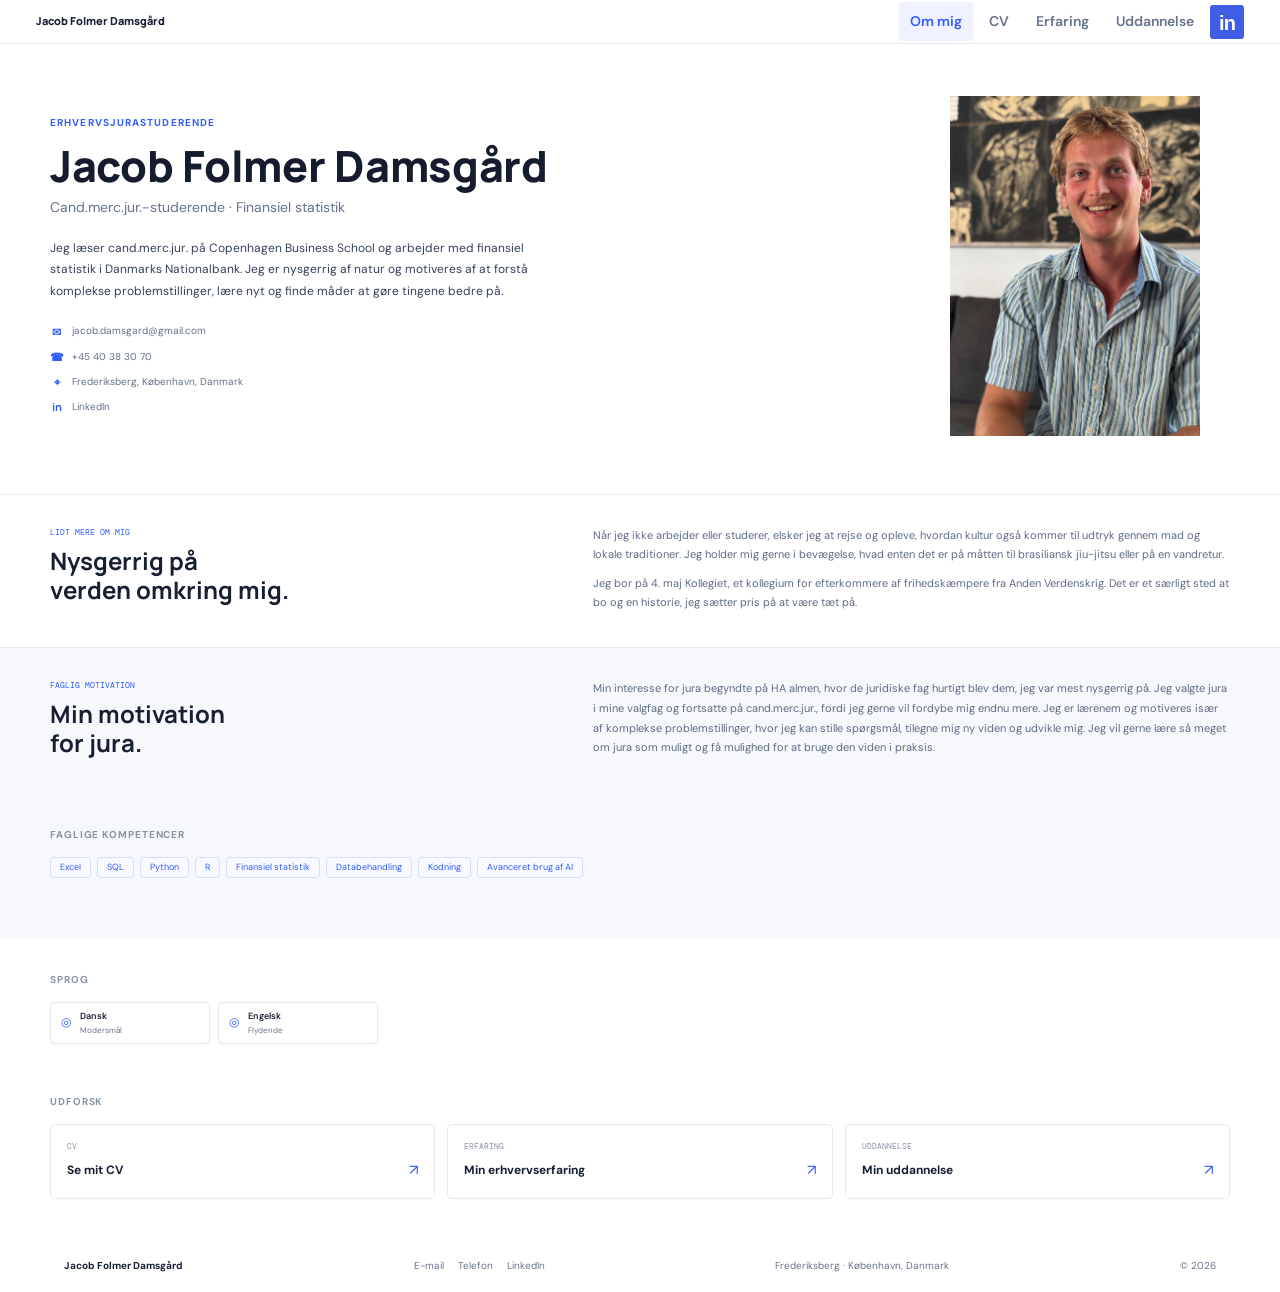
==== commit 5d03e7b9: "Refresh LinkedIn logo stylesheet" ====
--- a/index.html
+++ b/index.html
@@ -15,7 +15,7 @@
       href="https://fonts.googleapis.com/css2?family=DM+Mono:wght@400;500&family=DM+Sans:wght@400;500;600;700&family=Manrope:wght@400;500;600;700;800&display=swap"
       rel="stylesheet"
     />
-    <link rel="stylesheet" href="styles.css" />
+    <link rel="stylesheet" href="styles.css?v=linkedin-logo-34" />
     <script src="about-content.js" defer></script>
     <script src="script.js" defer></script>
   </head>
--- a/styles.css
+++ b/styles.css
@@ -160,7 +160,7 @@
 .main-nav a:focus-visible { outline: 2px solid #315cff; outline-offset: 2px; }
 .main-nav a.is-current { background: #f0f3ff; }
 .main-nav a.is-current::after { display: none; }
-.main-nav .nav-linkedin { display: inline-grid; width: 25px; height: 25px; place-items: center; padding: 0; border-radius: 3px; background: #0a66c2; color: #fff; font-family: Arial, sans-serif; font-size: 14px; font-weight: 700; line-height: 1; }
+.main-nav .nav-linkedin { display: inline-grid; width: 34px; height: 34px; place-items: center; padding: 0; border-radius: 3px; background: #405de6; color: #fff; font-family: Arial, sans-serif; font-size: 20px; font-weight: 700; line-height: 1; }
 .main-nav .nav-linkedin:hover, .main-nav .nav-linkedin:focus-visible { background: #004182; color: #fff; }
 .main-nav .nav-linkedin span { transform: translateY(1px); letter-spacing: -1px; }
 .nav-spacer { width: 0; }
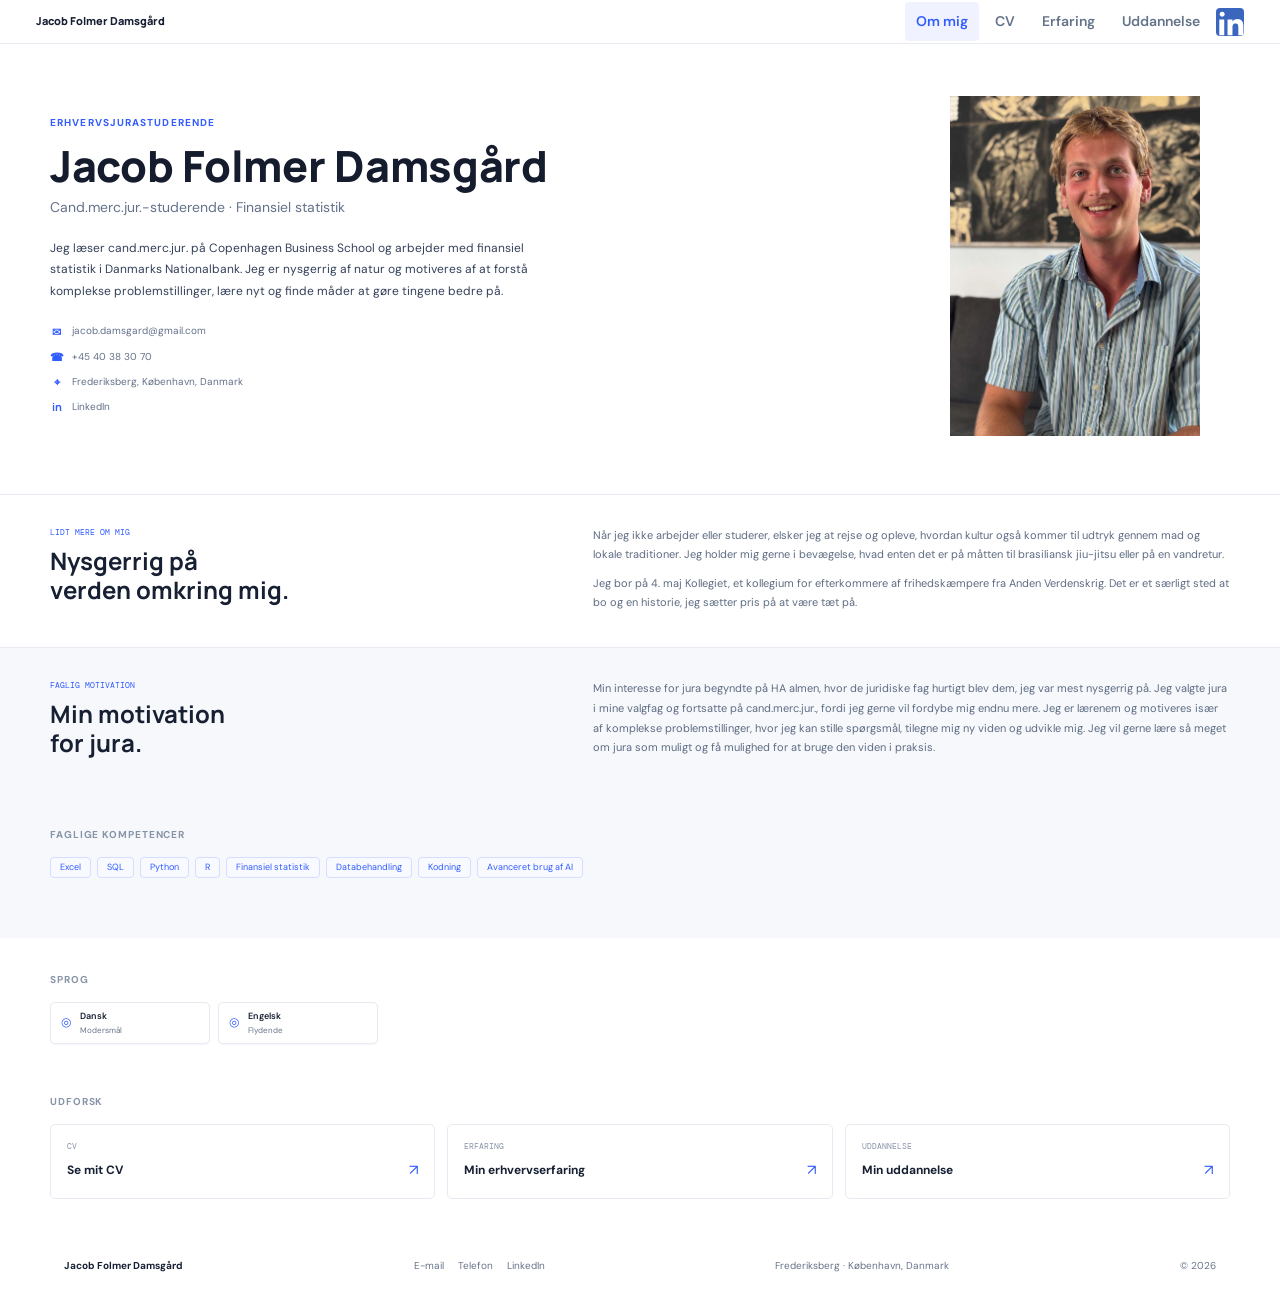
==== commit 68d10f38: "Refine LinkedIn navigation mark" ====
--- a/index.html
+++ b/index.html
@@ -15,7 +15,7 @@
       href="https://fonts.googleapis.com/css2?family=DM+Mono:wght@400;500&family=DM+Sans:wght@400;500;600;700&family=Manrope:wght@400;500;600;700;800&display=swap"
       rel="stylesheet"
     />
-    <link rel="stylesheet" href="styles.css?v=linkedin-logo-34" />
+    <link rel="stylesheet" href="styles.css?v=linkedin-mark-28" />
     <script src="about-content.js" defer></script>
     <script src="script.js" defer></script>
   </head>
--- a/styles.css
+++ b/styles.css
@@ -160,9 +160,8 @@
 .main-nav a:focus-visible { outline: 2px solid #315cff; outline-offset: 2px; }
 .main-nav a.is-current { background: #f0f3ff; }
 .main-nav a.is-current::after { display: none; }
-.main-nav .nav-linkedin { display: inline-grid; width: 34px; height: 34px; place-items: center; padding: 0; border-radius: 3px; background: #405de6; color: #fff; font-family: Arial, sans-serif; font-size: 20px; font-weight: 700; line-height: 1; }
-.main-nav .nav-linkedin:hover, .main-nav .nav-linkedin:focus-visible { background: #004182; color: #fff; }
-.main-nav .nav-linkedin span { transform: translateY(1px); letter-spacing: -1px; }
+.main-nav .nav-linkedin { display: block; width: 28px; height: 28px; padding: 0; border-radius: 4px; background: #3b66bd url("data:image/svg+xml,%3Csvg xmlns='http://www.w3.org/2000/svg' viewBox='0 0 34 34'%3E%3Crect width='34' height='34' rx='2.5' fill='%233b66bd'/%3E%3Ccircle cx='7.5' cy='7.5' r='3' fill='%23fff'/%3E%3Cpath d='M4 14h6v19H4zm10 0h6v2.6c1.2-2 3.3-3.1 6-3.1 5.3 0 7.3 3.5 7.3 8.8V33h-6.2v-9.2c0-2.9-.3-4.9-3.3-4.9-3.2 0-3.8 2.4-3.8 4.8V33H14z' fill='%23fff'/%3E%3C/svg%3E") center / contain no-repeat; color: transparent; font-size: 0; }
+.main-nav .nav-linkedin:hover, .main-nav .nav-linkedin:focus-visible { background-color: #004182; filter: brightness(.9); }
 .nav-spacer { width: 0; }
 
 .about-hero { display: grid; grid-template-columns: minmax(0, 1fr) 280px; gap: 70px; align-items: center; width: min(100% - 72px, 1180px); min-height: 450px; margin: 0 auto; padding: 48px 0 55px; }
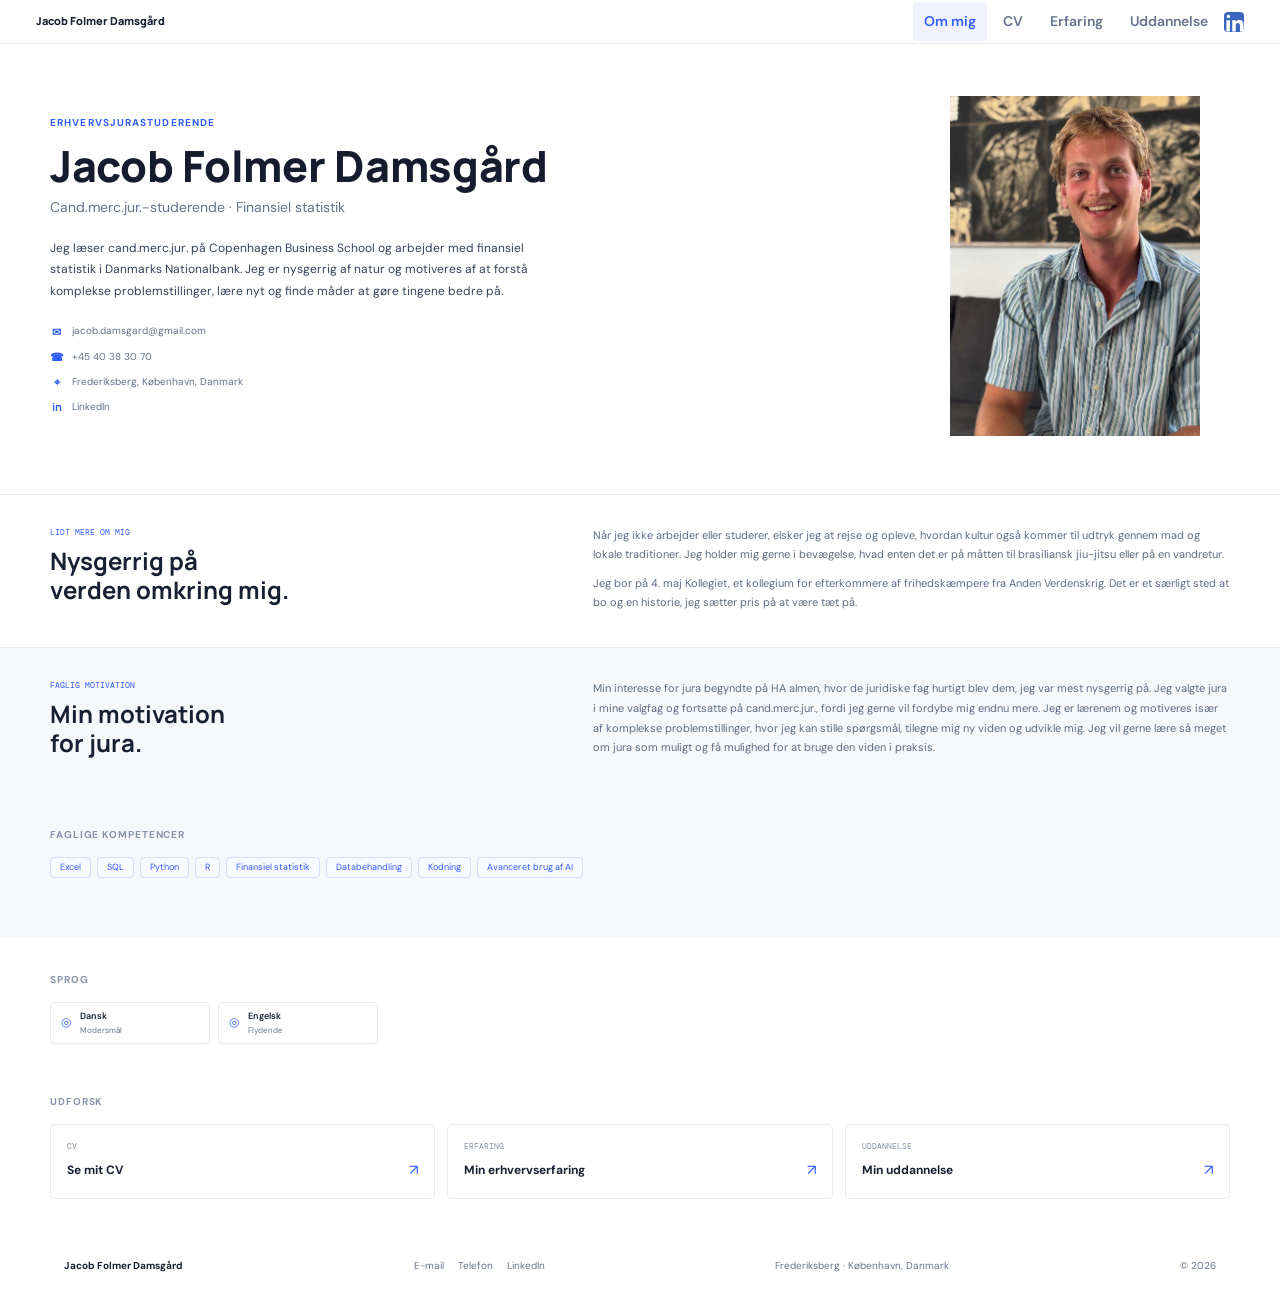
==== commit 9cfdbc63: "Reduce LinkedIn icon and correct employer name" ====
--- a/index.html
+++ b/index.html
@@ -151,7 +151,7 @@
             <div class="timeline-date"><span class="timeline-dot"></span><span>FEB 2023 — MAJ 2024</span></div>
             <div class="timeline-card">
               <div class="timeline-card-top"><span class="type-label type-legal">Juridisk arbejde</span><span class="card-index">02</span></div>
-              <h3>Fyhjælp</h3>
+              <h3>Flyhjælp</h3>
               <p class="role">Juridisk sagsbehandler</p>
               <p>Assisterede med juridiske procedurer, blandt andet i forbindelse med at sende stævninger til retten.</p>
               <details>
--- a/styles.css
+++ b/styles.css
@@ -160,7 +160,7 @@
 .main-nav a:focus-visible { outline: 2px solid #315cff; outline-offset: 2px; }
 .main-nav a.is-current { background: #f0f3ff; }
 .main-nav a.is-current::after { display: none; }
-.main-nav .nav-linkedin { display: block; width: 28px; height: 28px; padding: 0; border-radius: 4px; background: #3b66bd url("data:image/svg+xml,%3Csvg xmlns='http://www.w3.org/2000/svg' viewBox='0 0 34 34'%3E%3Crect width='34' height='34' rx='2.5' fill='%233b66bd'/%3E%3Ccircle cx='7.5' cy='7.5' r='3' fill='%23fff'/%3E%3Cpath d='M4 14h6v19H4zm10 0h6v2.6c1.2-2 3.3-3.1 6-3.1 5.3 0 7.3 3.5 7.3 8.8V33h-6.2v-9.2c0-2.9-.3-4.9-3.3-4.9-3.2 0-3.8 2.4-3.8 4.8V33H14z' fill='%23fff'/%3E%3C/svg%3E") center / contain no-repeat; color: transparent; font-size: 0; }
+.main-nav .nav-linkedin { display: block; width: 20px; height: 20px; padding: 0; border-radius: 4px; background: #3b66bd url("data:image/svg+xml,%3Csvg xmlns='http://www.w3.org/2000/svg' viewBox='0 0 34 34'%3E%3Crect width='34' height='34' rx='2.5' fill='%233b66bd'/%3E%3Ccircle cx='7.5' cy='7.5' r='3' fill='%23fff'/%3E%3Cpath d='M4 14h6v19H4zm10 0h6v2.6c1.2-2 3.3-3.1 6-3.1 5.3 0 7.3 3.5 7.3 8.8V33h-6.2v-9.2c0-2.9-.3-4.9-3.3-4.9-3.2 0-3.8 2.4-3.8 4.8V33H14z' fill='%23fff'/%3E%3C/svg%3E") center / contain no-repeat; color: transparent; font-size: 0; }
 .main-nav .nav-linkedin:hover, .main-nav .nav-linkedin:focus-visible { background-color: #004182; filter: brightness(.9); }
 .nav-spacer { width: 0; }
 
@@ -358,7 +358,7 @@
   .main-nav.is-open { display: flex; flex-direction: column; }
   .main-nav a { padding: 11px 0; border-bottom: 1px solid rgba(29, 41, 37, .08); }
   .main-nav a.is-current::after { right: auto; width: 25px; }
-  .main-nav .nav-linkedin { align-self: flex-start; width: 28px; height: 28px; margin-top: 9px; padding: 0; border-bottom: 0; }
+  .main-nav .nav-linkedin { align-self: flex-start; width: 20px; height: 20px; margin-top: 9px; padding: 0; border-bottom: 0; }
   .contact-link { font-size: 0; }
   .contact-dot { width: 9px; height: 9px; }
   .hero { grid-template-columns: 145px minmax(0, 1fr); gap: 28px; min-height: 580px; padding: 70px 28px 82px; }
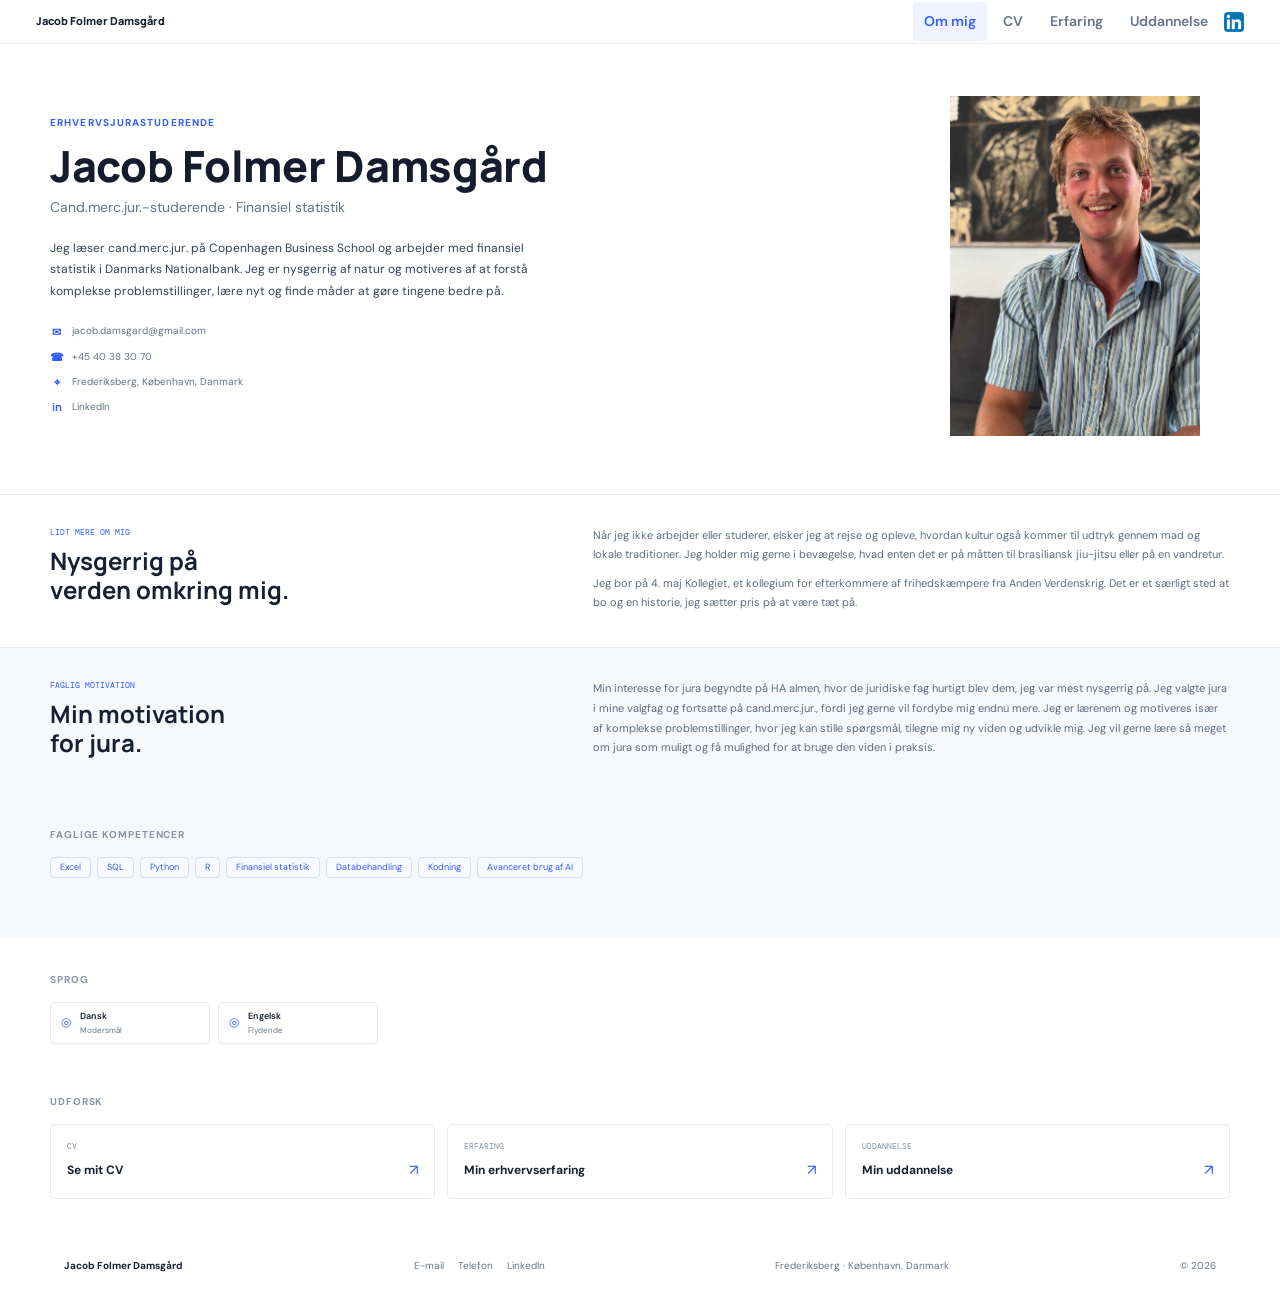
==== commit 7b0c152f: "Use authentic LinkedIn logo asset" ====
--- a/index.html
+++ b/index.html
@@ -15,7 +15,7 @@
       href="https://fonts.googleapis.com/css2?family=DM+Mono:wght@400;500&family=DM+Sans:wght@400;500;600;700&family=Manrope:wght@400;500;600;700;800&display=swap"
       rel="stylesheet"
     />
-    <link rel="stylesheet" href="styles.css?v=linkedin-mark-28" />
+    <link rel="stylesheet" href="styles.css?v=linkedin-official-20" />
     <script src="about-content.js" defer></script>
     <script src="script.js" defer></script>
   </head>
--- a/styles.css
+++ b/styles.css
@@ -160,7 +160,7 @@
 .main-nav a:focus-visible { outline: 2px solid #315cff; outline-offset: 2px; }
 .main-nav a.is-current { background: #f0f3ff; }
 .main-nav a.is-current::after { display: none; }
-.main-nav .nav-linkedin { display: block; width: 20px; height: 20px; padding: 0; border-radius: 4px; background: #3b66bd url("data:image/svg+xml,%3Csvg xmlns='http://www.w3.org/2000/svg' viewBox='0 0 34 34'%3E%3Crect width='34' height='34' rx='2.5' fill='%233b66bd'/%3E%3Ccircle cx='7.5' cy='7.5' r='3' fill='%23fff'/%3E%3Cpath d='M4 14h6v19H4zm10 0h6v2.6c1.2-2 3.3-3.1 6-3.1 5.3 0 7.3 3.5 7.3 8.8V33h-6.2v-9.2c0-2.9-.3-4.9-3.3-4.9-3.2 0-3.8 2.4-3.8 4.8V33H14z' fill='%23fff'/%3E%3C/svg%3E") center / contain no-repeat; color: transparent; font-size: 0; }
+.main-nav .nav-linkedin { display: block; width: 20px; height: 20px; padding: 0; border-radius: 4px; background: transparent url("linkedin-logo.png") center / contain no-repeat; color: transparent; font-size: 0; }
 .main-nav .nav-linkedin:hover, .main-nav .nav-linkedin:focus-visible { background-color: #004182; filter: brightness(.9); }
 .nav-spacer { width: 0; }
 
